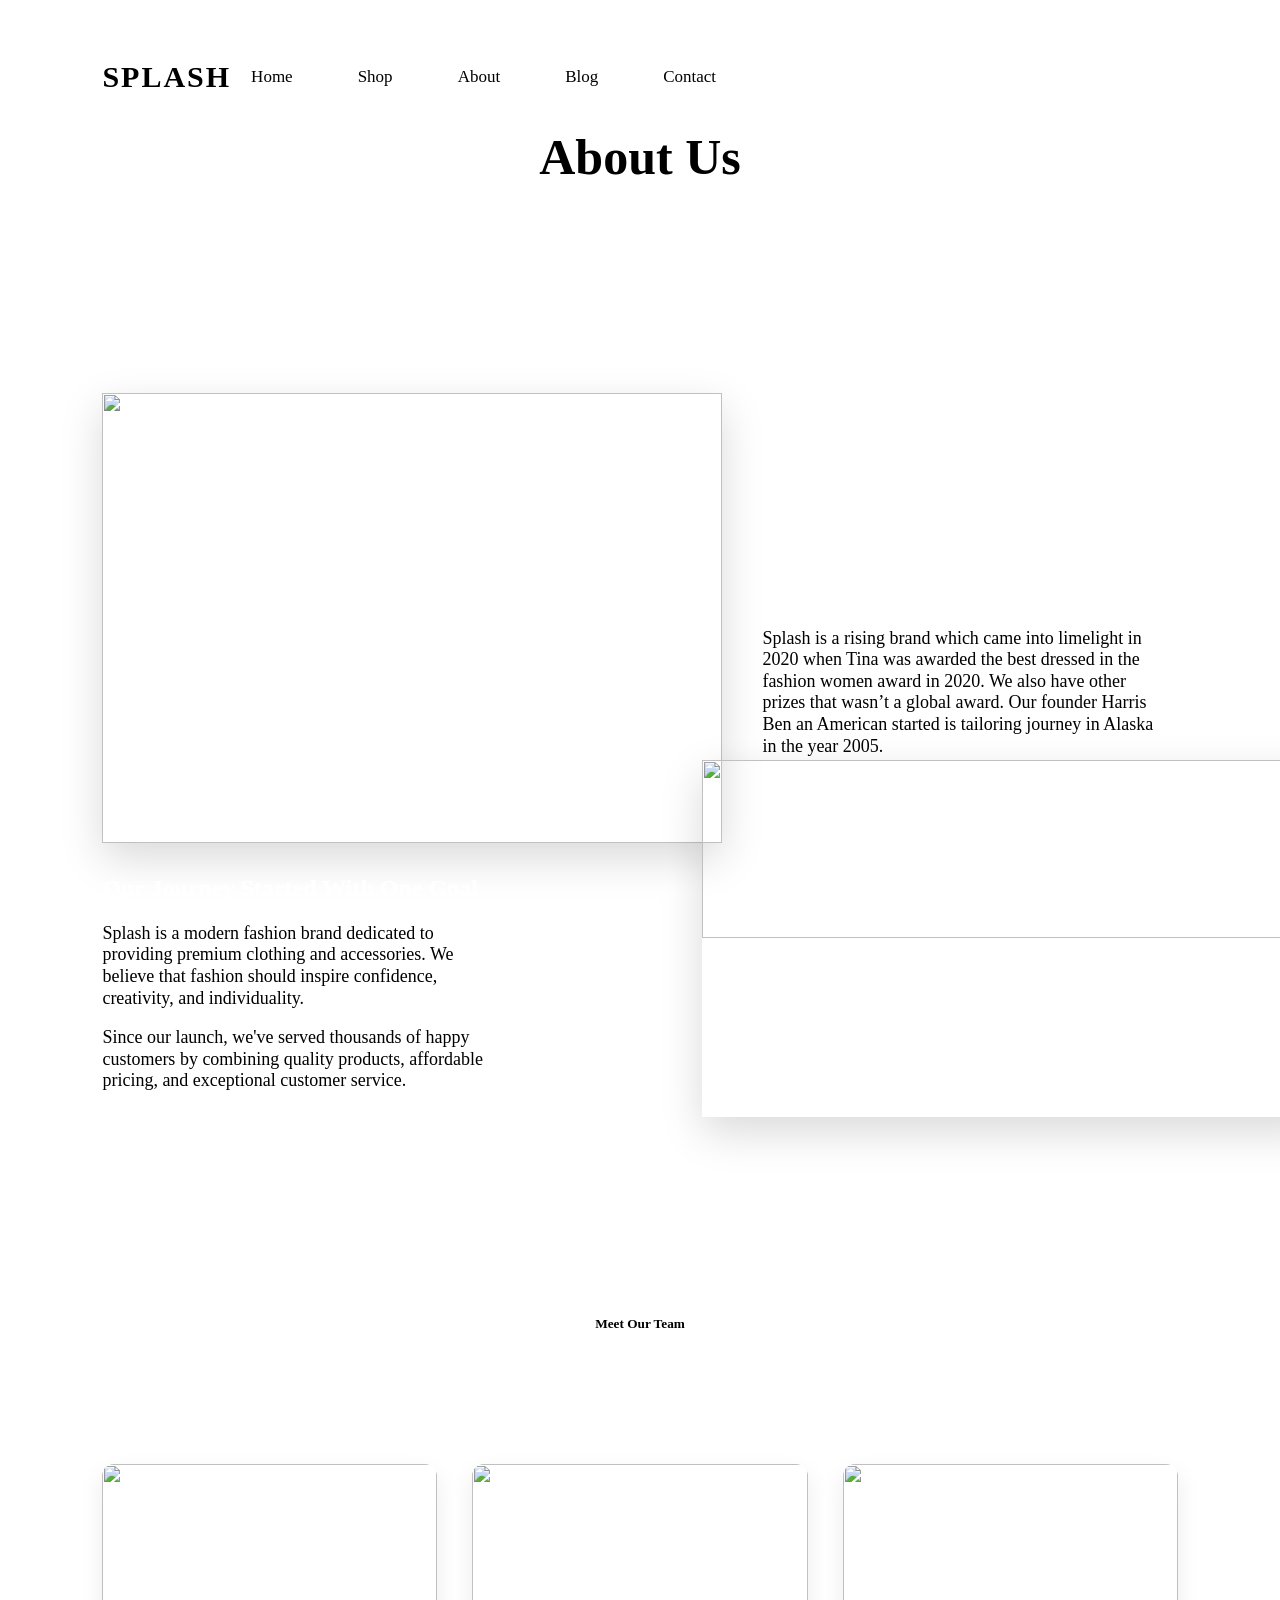
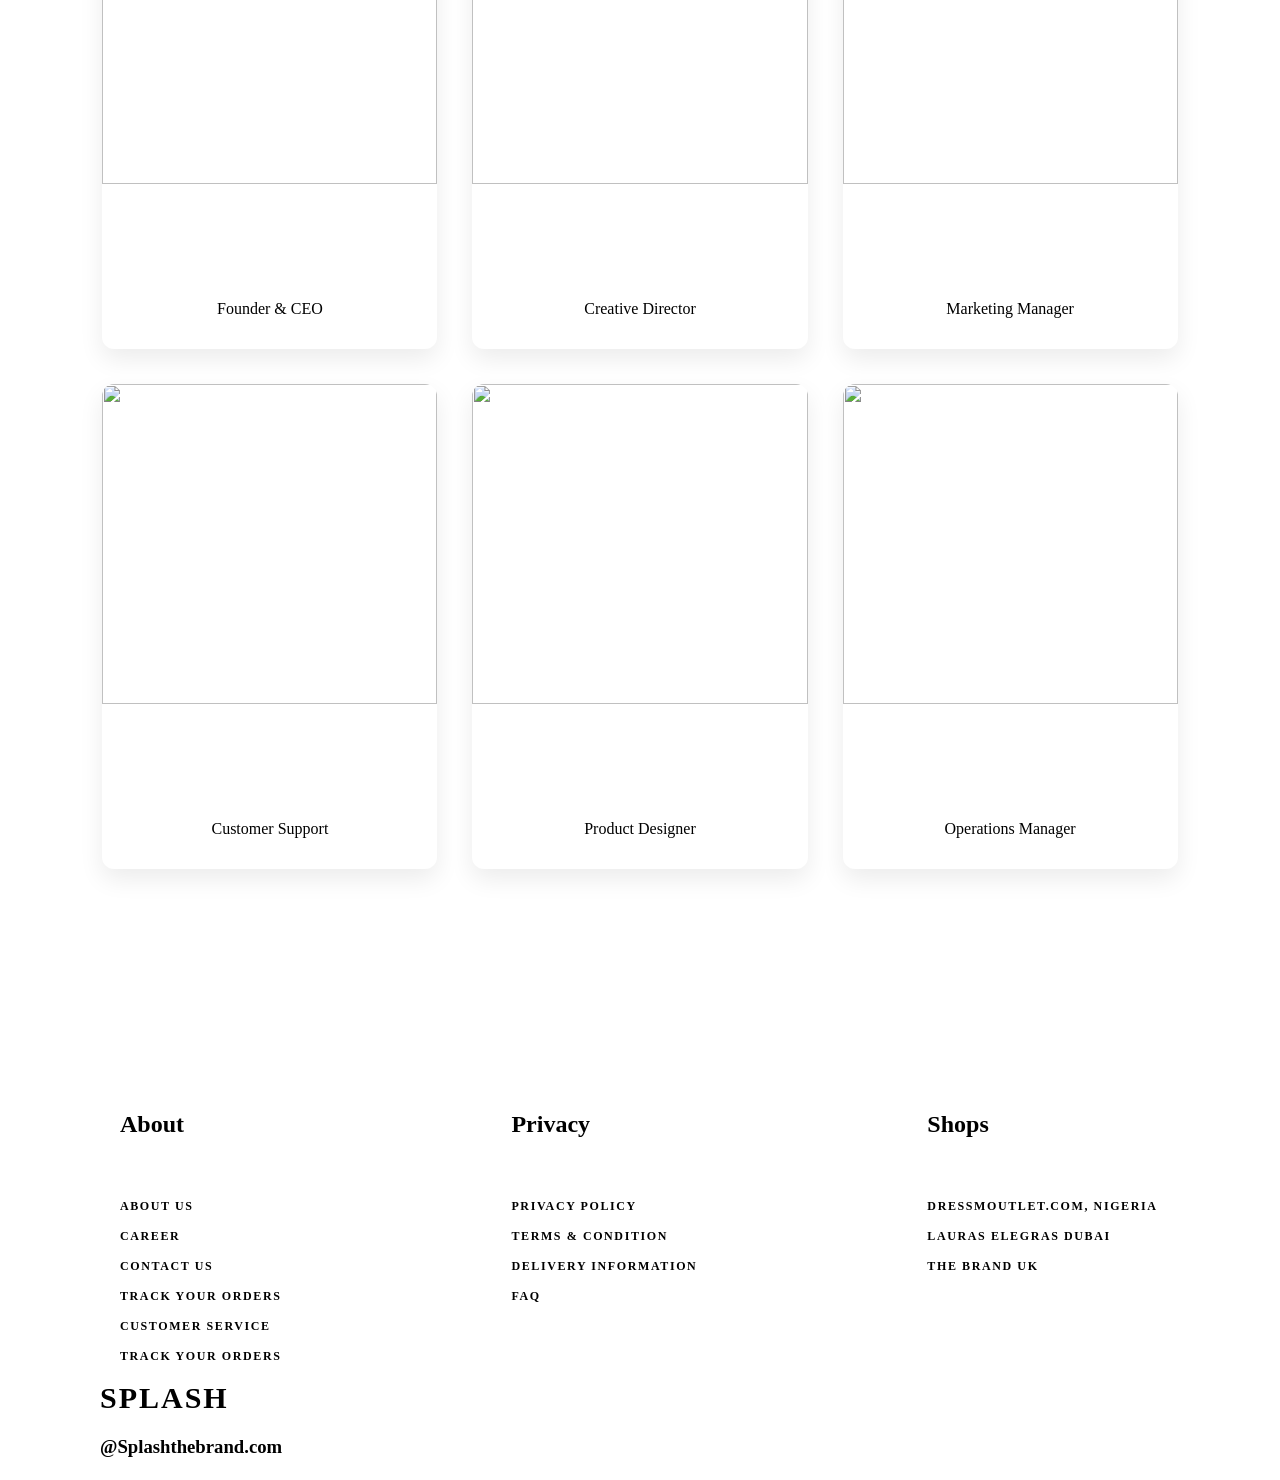
==== about-section.html @ c1e89b34 "Add files via upload" ====
<!doctype html>
<html lang="en">

<head>
  <title>Splash</title>
  <meta charset="utf-8">
  <meta name="viewport" content="width=device-width, initial-scale=1, shrink-to-fit=no">
  
  <meta name="description" content="">
  <meta name="keywords" content="html, css, javascript, jquery">
  <meta name="author" content="">

  <!-- Theme Style -->
  <link rel="stylesheet" href="css/style.css">
  <link rel="stylesheet" href="/navbar2.css">
  <link rel="stylesheet" href="/shop.css">
  <link rel="stylesheet" href="/about.css">
  <link rel="shortcut icon" href="/images/SPLASH.png" type="image/x-icon">
<link href="https://cdnjs.cloudflare.com/ajax/libs/font-awesome/6.5.2/css/all.min.css">
</head>

<body data-spy="scroll" data-target=".site-nav-target" data-offset="200">
<nav class="splash-bg">
<header class="navbar">

    <div class="nav-container">

        <a href="index.html" class="logo">
            SPLASH
        </a>

        <nav class="desktop-nav">

            <a href="index.html">Home</a>
            <a href="/shop-section.html">Shop</a>
            <a href="/about-section.html">About</a>
            <a href="/blog-section.html">Blog</a>
            <a href="/contact-section.html">Contact</a>

        </nav>

        <div id="hamburger">

            <span></span>
            <span></span>
            <span></span>

        </div>

    </div>

</header>

<div class="mobile-menu">
    <div class="mobile-close">

    &times;

</div>

            <a href="index.html">Home</a>
            <a href="/shop-section.html">Shop</a>
            <a href="/about-section.html">About</a>
            <a href="/blog-section.html">Blog</a>
            <a href="/contact-section.html">Contact</a>

</div>
    </nav>



<h2 class="About-header">About Us</h2>
<section class="about-hero reveal">

    <div class="hero-images">
<div class="hero-image1">
        <img src="/images/Rectangle 74.png" class="img-one">
        
        <h1>Our Journey Started With One Goal</h1>
        <p class="hero-text fancy">
            Splash is a modern fashion brand dedicated to providing premium
            clothing and accessories. We believe that fashion should inspire
            confidence, creativity, and individuality.
        </p></div>
        <div class="hero-image2">
            <p class="hero-text1 plain">
            Since our launch, we've served thousands of happy customers by
            combining quality products, affordable pricing, and exceptional
            customer service.

        </p>
        <img src="/images/Rectangle 52.png" class="img-two">
</div>
    </div>
    <div class="hero-text1">
      <p>Splash is a rising brand which came into limelight in  2020 when Tina was awarded the best dressed in the fashion women award in 2020. We also have  other prizes that wasn’t a global award. Our founder Harris Ben an American started is tailoring journey in Alaska in the year 2005. 
                </p>
    </div>

</section>


<section class="team reveal">

    <div class="title">

        <h5>Meet Our Team</h5>

        <h2>

            The People Behind Splash

        </h2>

    </div>

    <div class="team-grid">

        <!-- CARD -->

        <div class="member">

            <img src="/images/Rectangle 52.png">

            <h3>John Doe</h3>

            <span>Founder & CEO</span>

        </div>

        <!-- CARD -->

        <div class="member">

            <img src="/images/Rectangle 49.png">

            <h3>Sarah Williams</h3>

            <span>Creative Director</span>

        </div>

        <!-- CARD -->

        <div class="member">

            <img src="/images/Rectangle 49 (1).png">

            <h3>Michael Smith</h3>

            <span>Marketing Manager</span>

        </div>

        <!-- CARD -->

        <div class="member">

            <img src="images/Rectangle 51 (1).png">

            <h3>Grace Adams</h3>

            <span>Customer Support</span>

        </div>

        <!-- CARD -->

        <div class="member">

            <img src="images/Rectangle 48 (1).png">

            <h3>Daniel Brown</h3>

            <span>Product Designer</span>

        </div>

        <!-- CARD -->

        <div class="member">

            <img src="images/Rectangle 50.png">

            <h3>Linda James</h3>

            <span>Operations Manager</span>

        </div>

    </div>

</section>

<nav class="footer-section">
      <div class="footer-head">
        <div class="footer-text">
          <h1 class="main-footer-text">About</h1>
          <ul class="footer-nav">
            <li><a href="http://">About us</a></li>
            <li><a href="http://">Career</a></li>
            <li><a href="http://">Contact Us</a></li>
            <li><a href="http://">Track Your Orders</a></li>
            <li><a href="http://">Customer Service</a></li>
            <li><a href="http://">Track Your Orders</a></li>
          </ul>
        </div>
                <div class="footer-text">
          <h1 class="main-footer-text">Privacy</h1>
          <ul class="footer-nav">
            <li><a href="http://">Privacy Policy</a></li>
            <li><a href="http://">Terms & Condition</a></li>
            <li><a href="http://">Delivery Information</a></li>
            <li><a href="http://">FAQ</a></li>
          </ul>
        </div>
                <div class="footer-text">
          <h1 class="main-footer-text">Shops</h1>
          <ul class="footer-nav">
            <li><a href="http://">DressMoutlet.com, Nigeria</a></li>
            <li><a href="http://">Lauras Elegras Dubai</a></li>
            <li><a href="http://">The Brand UK</a></li>
            </ul>
        </div>
      </div>
      <div class="footer-bottom">

        <div class="bottom-class">
          <div class="site-logo">
            <h2>SPLASH</h2>
          </div>
            <h3>@Splashthebrand.com</h3>

             <div class="splash-icon-ii">
                <i class="fa fa-facebook"></i>
                <i class="fa fa-pinterest"></i>
                <i class="fa fa-instagram"></i>
                <i class="fa fa-twitter"></i>

          </div>
        </div>
      </div>
    </nav>
    
</header>
</nav>
<script src="/main.js"></script>
</body>
</html>
---- navbar2.css ----
.navbar{
    position: fixed;
    top: 0;
    left: 0;
    width: 100%;
    padding: 20px 8%;
    display: flex;
    background: transparent;
    transition: all .35s ease;
    z-index: 1000;
}

.navbar.scrolled{
    background: rgba(255,255,255,.92);
    backdrop-filter: blur(12px);
    box-shadow: 0 8px 30px rgba(0,0,0,.08);
}

.nav-container{
    width: 100%;
    max-width: 400px;
    display: flex;
    justify-content: space-between;
}

.logo{
    font-size: 30px;
    font-weight: 700;
    color: #000;
    text-decoration: none;
    letter-spacing: 2px;
}

.desktop-nav{
    display: flex;
    gap: 45px;
}

.desktop-nav a{

    position: relative;

    text-decoration: none;

    color: #000;

    font-size: 17px;

    font-weight: 500;

    transition: .3s;
    padding-left: 20px;

}

#hamburger{
    display: none;
    width: 36px;
    height: 28px;
    cursor: pointer;
    flex-direction: column;
    justify-content: space-between;
    z-index: 10002;
}

#hamburger span{
    margin-left: -40px;
    width: 100%;
    height: 3px;
    background: #000;
    border-radius: 100px;
    transition: .35s;
}

#hamburger.active span:nth-child(1){

    transform: rotate(45deg) translateY(11px);

}

#hamburger.active span:nth-child(2){

    opacity: 0;

}

#hamburger.active span:nth-child(3){

    transform: rotate(-45deg) translateY(-11px);

}

@media(max-width:1150px){

    .desktop-nav{

        display:none;

    }

    #hamburger{

        display:flex;

    }

    .nav-container {
        max-width: 1000px;
    }

}


.mobile-menu{
    position: fixed;
    top: 0;
    left: -100%;
    width: 100%;
    height: 800px;
    background: #111;
    display: flex;
    flex-direction: column;
    justify-content: center;
    align-items: center;
    gap: 35px;
    transition: left .45s ease;
    z-index: 9999;
    max-width: 100%;
}

@media (max-width: 998px) {
    .mobile-menu {
        height: 1200px;
    }

    .nav-container {
        max-width: 800px;
    }
}

@media (max-width: 500px) {
    .mobile-menu {
        height: 800px;
    }
}
.mobile-menu.active{

    left:0;

}

.mobile-menu a{

    text-decoration:none;

    color:white;

    font-size:32px;

    font-weight:600;

    letter-spacing:2px;

    transition:.3s;

}

.mobile-menu a:hover{

    color:#999;

    transform:translateX(10px);

}

.mobile-close{

    position:absolute;

    top:35px;

    right:45px;

    color:white;

    font-size:50px;

    cursor:pointer;

}

.mobile-menu a{

    opacity:0;

    transform:translateY(20px);

}

.mobile-menu.active a{

    opacity:1;

    transform:translateY(0);

}

.mobile-menu a:nth-child(2){

    transition:.3s .1s;

}

.mobile-menu a:nth-child(3){

    transition:.3s .2s;

}

.mobile-menu a:nth-child(4){

    transition:.3s .3s;

}

.mobile-menu a:nth-child(5){

    transition:.3s .4s;

}

.navbar{

    transform:translateY(0);

    transition: transform .4s ease;
         background: .3s ease;  

}

.navbar.hide{

    transform:translateY(-120%);

}

.desktop-nav a{

    transition:.35s;

}

.desktop-nav a:hover{

    transform:translateY(-2px);

}

.mobile-social{

    position:absolute;

    bottom:40px;

    display:flex;

    gap:25px;

}

.mobile-social i{

    color:white;

    font-size:22px;

    cursor:pointer;

    transition:.3s;

}

.mobile-social i:hover{

    transform:translateY(-5px);

}
---- shop.css ----
@import url("https://fonts.googleapis.com/css?family=Arimo:400|Raleway:300,400,700&display=swap");
body {
  color: #fff;
  font-size: 16px;
  line-height: 30px;
  font-weight: 300;
  position: relative;
   margin:0;
    overflow-x:hidden;
    font: poppins;
}

body{
    opacity:0;
    animation:pageFade .7s ease forwards;
}

@keyframes pageFade{
    from{
        opacity:0;
        transform:translateY(20px);
    }
    to{

        opacity:1;
        transform:translateY(0);
    }

}

body:before {
  content: "";
  position: absolute;
  left: 0;
  right: 0;
  bottom: 0;
  top: 0;
  background: #fff;
  visibility: hidden;
  opacity: 0;
  -webkit-transition: .3s all ease;
  -o-transition: .3s all ease;
  transition: .3s all ease;
  z-index: 8;
}


.navbar-toggler-icon{
  height: 20px;
  size: 10px;

}

::selection {
  background: #000;
  color: #fff;
}

a {
  -webkit-transition: .3s all ease;
  -o-transition: .3s all ease;
  transition: .3s all ease;
  color: #000;
}


a, a:hover {
  text-decoration: none !important;
}

.site-logo h2{
    color:#000;
    font-size:30px;
    font-weight:700;
    letter-spacing:2px;
    margin:0;
    font: Losta Masta;
}

.navbar-toggler-icon{
  height: 20px;
  size: 10px;

}


::selection {
  background: #000;
  color: #000;
}
#skills-section .row {
  justify-content: center;
 }
a {
  -webkit-transition: .3s all ease;
  -o-transition: .3s all ease;
  transition: .3s all ease;
  color: #000;
}

a, a:hover {
  text-decoration: none !important;
}

.splash_co--site-inner{
  margin-bottom: 400px;
  position: relative;
  width: 100%;
}

@media (max-width: 991.98px) {
  .splash_co--site-inner {
    margin-bottom: auto !important;
    width: 100%;
  }
}

body.offcanvas {
  overflow: hidden;
}

body.offcanvas:before {
  visibility: visible;
  opacity: 1;
}

body, .splash_co--site-inner {
  background: #fff;
}

::-moz-selection {
  background: #fff;
  color: #000;
}

.site-nav-ul{
    display: flex;
    gap: 25px;
    list-style: none;

    margin-left: 40px;   /* Move menu closer to the logo */
}


#skills-section .row {
  justify-content: center;
 }
a {
  -webkit-transition: .3s all ease;
  -o-transition: .3s all ease;
  transition: .3s all ease;
}

a, a:hover {
  text-decoration: none !important;
}

.splash_co--site-inner{
  margin-bottom: 400px;
  position: relative;
  width: 100%;
}

@media (max-width: 991.98px) {
  .splash_co--site-inner {
    margin-bottom: auto !important;
    width: 100%;
  }
}

.splash_co--footer {
  position: fixed !important;
  width: 100%;
  background-color: #191919;
  color: #fff;
  left: 0;
  right: 0;
  bottom: 0px;
  z-index: -1;
  height: 400px;
}

@media (max-width: 991.98px) {
  .splash_co--footer {
    height: auto !important;
    position: relative !important;
  }
}

.btn {
  font-size: 11px;
  border-radius: 30px;
  padding-top: 15px;
  padding-bottom: 15px;
  padding-left: 30px;
  padding-right: 30px;
  letter-spacing: .1rem;
  text-transform: uppercase;
  font-weight: 900;
}

.btn:active, .btn:focus {
  outline: none;
  -webkit-box-shadow: none;
  box-shadow: none;
}

.btn.btn-outline-pill.btn-custom-light {
  color: #fff;
  border: 2px solid rgba(255, 255, 255, 0.5);
  -webkit-transition: .3s all ease;
  -o-transition: .3s all ease;
  transition: .3s all ease;
}

.btn.btn-outline-pill.btn-custom-light:hover, .btn.btn-outline-pill.btn-custom-light:active, .btn.btn-outline-pill.btn-custom-light:focus {
  border-color: #fff;
}

.btn.btn-bg-white--hover:hover {
  background-color: #fff;
  color: #000;
}

#splash_co--overlayer {
  width: 100%;
  height: 100%;
  position: fixed;
  z-index: 7100;
  background: #000;
  top: 0;
  left: 0;
  right: 0;
  bottom: 0;
}

.site-loader-wrap {
  z-index: 7700;
  position: fixed;
  top: 50%;
  left: 50%;
  -webkit-transform: translate(-50%, -50%);
  -ms-transform: translate(-50%, -50%);
  transform: translate(-50%, -50%);
}

.splash_co--site-nav{

    position:absolute;
    top:0;
    left:0;

    width:100%;
    z-index:100;
}

.splash_co--site-nav .container{
    display:flex;
    align-items:center;
    gap: 25px;
    list-style: none;
    margin-left: 40px;

  

}
.splash_co--site-nav .container{
    display:flex;
    align-items:center;
    justify-content:space-between;
    width:90%;
    margin:auto;
}

.site-mobile-inner{
    display:flex;
    gap:40px;
    list-style:none;
}



.site-mobile-inner a{

    color:#000;

    text-decoration:none;

}

.splash-icon-ii{
  color: #000;
    margin-left: auto;   /* Push icons to the far right */
    display: flex;
    gap: 30px;
}

.site-logo h2{
    color:#000;
    font-size:30px;
    font-weight:700;
    letter-spacing:2px;
    margin:0;
    font: Losta Masta;
}

.splash_co--site-nav .site-logo {
  z-index: 99;
}

.splash_co--site-nav .site-logo.pos-absolute {
  position: absolute;
  left: 50%;
  -webkit-transform: translateX(-50%);
  -ms-transform: translateX(-50%);
  transform: translateX(-50%);
}

.splash_co--site-nav .site-nav-ul-wrap {
  width: 100%;
  margin: 0 auto;
  z-index: 1;
  position: relative;
}

.splash_co--site-nav .splash_co--site-logo {
  font-size: 1rem;
  color: #fff;
  font-weight: 700;
  width: fit-content;
  text-align: center;
}

.splash_co--site-nav .splash_co--site-logo span {
  color: #D63447;
}

.splash_co--site-nav .site-mobile-inner, .splash_co--site-nav .site-mobile-inner-none-onepage {
  text-align: center;
}

.splash_co--site-nav .site-mobile-inner, .splash_co--site-nav .site-mobile-inner-none-onepage, .splash_co--site-nav .site-mobile-inner > li, .splash_co--site-nav .site-nav-ul-none-onepage, .splash_co--site-nav .site-nav-ul-none-onepage > li {
  padding: 0;
  margin: 0;
  list-style: none;
}

.splash_co--site-nav .site-mobile-inner > li, .splash_co--site-nav .site-nav-ul-none-onepage > li {
  text-align: left; 
  display: inline-block;
}

.splash_co--site-nav .site-mobile-inner > li > a, .splash_co--site-nav .site-mobile-inner-none-onepage > li > a {
  padding: 10px 7px;
  display: block;
  color: #000;
  font-size: 14px;
  position: relative;
}

.splash_co--site-nav .site-mobile-inner > li > a:before, .splash_co--site-nav .site-mobile-inner-none-onepage > li > a:before {
  left: 7px;
  right: 7px;
  content: "";
  position: absolute;
  height: 1px;
  background: #000;
  bottom: 0;
  width: 0%;
  -webkit-transition: .2s width ease-in-out;
  -o-transition: .2s width ease-in-out;
  transition: .2s width ease-in-out;
}

.splash_co--site-nav .site-mobile-inner > li > a:hover, .splash_co--site-nav .site-mobile-inner-none-onepage > li > a:hover {
  color: #000;
}

.splash_co--site-nav .site-mobile-inner > li > a:hover:before, .splash_co--site-nav .site-mobile-inner-none-onepage > li > a:hover:before {
  width: calc(100% - 14px);
}

.splash_co--site-nav .site-mobile-inner > li > a.active, .splash_co--site-nav .site-mobile-inner-none-onepage > li > a.active {
  position: relative;
}

.splash_co--site-nav .site-mobile-inner > li > a.active:before, .splash_co--site-nav .site-mobile-inner-none-onepage > li > a.active:before {
  color: #000;
  width: calc(100% - 14px);
}

.splash_co--site-nav .site-mobile-inner > li.has-children, .splash_co--site-nav .site-mobile-inner-none-onepage > li.has-children {
  position: relative;
}

.splash_co--site-nav .site-mobile-inner > li.has-children > .dropdown, .splash_co--site-nav .site-mobile-inner > li.has-children > ul, .splash_co--site-nav .site-mobile-inner-none-onepage > li.has-children > .dropdown, .splash_co--site-nav .site-mobile-inner-none-onepage > li.has-children > ul {
  visibility: hidden;
  opacity: 0;
  z-index: 2;
  position: absolute;
  left: 0;
  top: 100%;
  min-width: 200px;
  background: #fff;
  padding: 20px 0px;
  margin-top: 20px;
  -webkit-box-shadow: 0 15px 30px 0 rgba(0, 0, 0, 0.2);
  box-shadow: 0 15px 30px 0 rgba(0, 0, 0, 0.2);
  -webkit-transition: 0.2s 0s;
  -o-transition: 0.2s 0s;
  transition: 0.2s 0s;
}

.splash_co--site-nav .site-mobile-inner > li.has-children > .dropdown > li, .splash_co--site-nav .site-mobile-inner > li.has-children > ul > li, .splash_co--site-nav .site-mobile-inner-none-onepage > li.has-children > .dropdown > li, .splash_co--site-nav .site-mobile-inner-none-onepage > li.has-children > ul > li {
  padding: 0;
  margin: 0;
  list-style: none;
  line-height: 1.5;
}

.splash_co--site-nav .site-mobile-inner > li.has-children > .dropdown > li, .splash_co--site-nav .site-mobile-inner > li.has-children > ul > li, .splash_co--site-nav .site-mobile-inner-none-onepage > li.has-children > .dropdown > li, .splash_co--site-nav .site-mobile-inner-none-onepage > li.has-children > ul > li {
  display: block;
  /* 2nd level hover*/
}

.splash_co--site-nav .site-mobile-inner > li.has-children > .dropdown > li a, .splash_co--site-nav .site-mobile-inner > li.has-children > ul > li a, .splash_co--site-nav .site-mobile-inner-none-onepage > li.has-children > .dropdown > li a, .splash_co--site-nav .site-mobile-inner-none-onepage > li.has-children > ul > li a {
  font-size: 14px;
  padding-top: 5px;
  padding-bottom: 5px;
  padding-left: 30px;
  padding-right: 30px;
  display: block;
  color: gray;
}

.splash_co--site-nav .site-mobile-inner > li.has-children > .dropdown > li a:hover, .splash_co--site-nav .site-mobile-inner > li.has-children > ul > li a:hover, .splash_co--site-nav .site-mobile-inner-none-onepage > li.has-children > .dropdown > li a:hover, .splash_co--site-nav .site-mobile-inner-none-onepage > li.has-children > ul > li a:hover {
  color: #000;
  background: #f9f9f9;
  padding-left: 30px;
}

.splash_co--site-nav .site-mobile-inner > li.has-children > .dropdown > li.has-children, .splash_co--site-nav .site-mobile-inner > li.has-children > ul > li.has-children, .splash_co--site-nav .site-mobile-inner-none-onepage > li.has-children > .dropdown > li.has-children, .splash_co--site-nav .site-mobile-inner-none-onepage > li.has-children > ul > li.has-children {
  position: relative;
}

.splash_co--site-nav .site-mobile-inner > li.has-children > .dropdown > li.has-children > a, .splash_co--site-nav .site-mobile-inner > li.has-children > ul > li.has-children > a, .splash_co--site-nav .site-mobile-inner-none-onepage > li.has-children > .dropdown > li.has-children > a, .splash_co--site-nav .site-mobile-inner-none-onepage > li.has-children > ul > li.has-children > a {
  position: relative;
}

.splash_co--site-nav .site-mobile-inner > li.has-children > .dropdown > li.has-children > a:before, .splash_co--site-nav .site-mobile-inner > li.has-children > ul > li.has-children > a:before, .splash_co--site-nav .site-mobile-inner-none-onepage > li.has-children > .dropdown > li.has-children > a:before, .splash_co--site-nav .site-mobile-inner-none-onepage > li.has-children > ul > li.has-children > a:before {
  position: absolute;
  content: "\e315";
  font-size: 16px;
  top: 50%;
  color: #000;
  right: 20px;
  -webkit-transform: translateY(-50%);
  -ms-transform: translateY(-50%);
  transform: translateY(-50%);
  font-family: 'icomoon';
}

.splash_co--site-nav .site-mobile-inner > li.has-children > .dropdown > li.has-children > .dropdown, .splash_co--site-nav .site-mobile-inner > li.has-children > .dropdown > li.has-children > ul, .splash_co--site-nav .site-mobile-inner-none-onepage > li.has-children > .dropdown > li.has-children > .dropdown, .splash_co--site-nav .site-mobile-inner-none-onepage > li.has-children > ul > li.has-children > ul {
  z-index: 1;
  visibility: hidden;
  opacity: 0;
  position: absolute;
  left: 0;
  z-index: 22;
  list-style: none;
  top: 0;
  left: 100%;
  min-width: 200px;
  background: #000;
  padding: 20px 0px;
  margin-top: 20px;
  -webkit-box-shadow: 0 15px 30px 0 rgba(0, 0, 0, 0.2);
  box-shadow: 0 15px 30px 0 rgba(0, 0, 0, 0.2);
  -webkit-transition: 0.2s 0s;
  -o-transition: 0.2s 0s;
  transition: 0.2s 0s;
}

.splash_co--site-nav .site-mobile-inner > li.has-children > .dropdown > li.has-children > .dropdown a, .splash_co--site-nav .site-mobile-inner > li.has-children > .dropdown > li.has-children > ul a, .splash_co--site-nav .site-mobile-inner-none-onepage > li.has-children > .dropdown > li.has-children > .dropdown a, .splash_co--site-nav .site-mobile-inner-none-onepage > li.has-children > ul > li.has-children > ul a {
  padding-left: 30px;
  padding-right: 30px;
}

.splash_co--site-nav .site-mobile-inner > li.has-children > .dropdown > li:hover, .splash_co--site-nav .site-mobile-inner > li.has-children > .dropdown > li:focus, .splash_co--site-nav .site-mobile-inner > li.has-children > .dropdown > li:active, .splash_co--site-nav .site-mobile-inner > li.has-children > ul > li:hover, .splash_co--site-nav .site-mobile-inner > li.has-children > ul > li:focus, .splash_co--site-nav .site-mobile-inner > li.has-children > ul > li:active, .splash_co--site-nav .siteNav-ul-none-onepage >li.has-children>ul>li:hover,.splash_co--siteNav .site-mobile-inner-none-onepage>li.has-children>ul>li:focus,.splash_co--siteNav .siteNav-ul-none-onepage>li.has-children>ul>li:active{
  cursor: pointer;
}

.splash_co--site-nav .site-mobile-inner > li.has-children:hover > .dropdown, .splash_co--site-nav .site-mobile-inner > li.has-children:focus > .dropdown, .splash_co--site-nav .site-mobile-inner > li.has-children:active > .dropdown, .splash_co--site-nav .site-mobile-inner-none-onepage > li.has-children:hover > .dropdown, .splash_co--site-nav .siteNav-ul-none-onepage > li.has-children:focus > .dropdown, .splash_co--siteNav .siteNav-ul-none-onepage > li.has-children:active > .dropdown {  
  -webkit-transition-delay: 0s;
  -o-transition-delay: 0s;
  transition-delay: 0s;
  margin-top: 0px;
  visibility: visible;
  opacity: 1;
}

.splash_co--site-nav .site-mobile-inner > li.has-children:hover, .splash_co--site-nav .site-mobile-inner > li.has-children:focus, .splash_co--site-nav .site-mobile-inner > li.has-children:active, .splash_co--site-nav .site-nav-ul-none-onepage > li.has-children:hover, .splash_co--site-nav .site-nav-ul-none-onepage > li.has-children:focus, .splash_co--site-nav .site-mobile-inner-none-onepage > li.has-children:active {
  cursor: pointer;
}

.splash_co--site-nav .site-mobile-inner > li.has-children:hover > .dropdown, .splash_co--site-nav .site-mobile-inner > li.has-children:focus > .dropdown, .splash_co--site-nav .site-mobile-inner > li.has-children:active > .dropdown, .splash_co--site-nav .site-nav-ul-none-onepage > li.has-children:hover > .dropdown, .splash_co--site-nav .site-nav-ul-none-onepage > li.has-children:focus > .dropdown, .splash_co--siteNav .siteNav-ul-none-onepage > li.has-children:active > .dropdown {
  -webkit-transition-delay: 0s;
  -o-transition-delay: 0s;
  transition-delay: 0s;
  margin-top: 0px;
  visibility: visible;
  opacity: 1;
}

.splash_co--site-nav .site-mobile-inner > li.active > a, .splash_co--site-nav .site-mobile-inner-none-onepage > li.active > a {
  position: relative;
}

.splash_co--site-nav .site-mobile-inner > li.active > a:before, .splash_co--site-nav .site-mobile-inner-none-onepage > li.active > a:before {
  color: #000;
  width: calc(100% - 40px);
}


 #hamburger span {
    width:100%;

    height:3px;

    background:#000;

    border-radius:20px;

    transition:.35s;
}

 .burger-toggle-menu span:nth-child(1) {
  top: 0px;
  -webkit-transform-origin: left center;
  -moz-transform-origin: left center;
  -o-transform-origin: left center;
  -ms-transform-origin: left center;
  transform-origin: left center;
}

.splash_co--site-nav .burger-toggle-menu span:nth-child(2) {
  top: 10px;
  -webkit-transform-origin: left center;
  -moz-transform-origin: left center;
  -o-transform-origin: left center;
  -ms-transform-origin: left center;
  transform-origin: left center;
}

.splash_co--site-nav .burger-toggle-menu span:nth-child(3) {
  top: 20px;
  -webkit-transform-origin: left center;
  -moz-transform-origin: left center;
  -o-transform-origin: left center;
  -ms-transform-origin: left center;
  transform-origin: left center;
}

.splash_co--site-nav .burger-toggle-menu.open span:nth-child(1) {
  -webkit-transform: rotate(45deg);
  -moz-transform: rotate(45deg);
  -o-transform: rotate(45deg);
  -ms-transform: rotate(45deg);
  transform: rotate(45deg);
  top: -3px;
  left: 0;
}

.splash_co--site-nav .burger-toggle-menu.open span:nth-child(2) {
  width: 0%;
  opacity: 0;
}

.splash_co--site-nav .burger-toggle-menu.open span:nth-child(3) {
  -webkit-transform: rotate(-45deg);
  -moz-transform: rotate(-45deg);
  -o-transform: rotate(-45deg);
  -ms-transform: rotate(-45deg);
  transform: rotate(-45deg);
  top: 23px;
  left: 0;
}

.splash-icon-ii{

    display:flex;

    gap:30px;

    color:#000;

    font-size:22px;

    cursor:pointer;

}

.splash_co--site-nav.scrolled {
  position: fixed;
  right: 0;
  left: 0;
  top: 0;
  margin-top: 10px;
  background-image: url(/images/Rectangle\ 88.png);
  -webkit-box-shadow: 0 0 10px 0 rgba(0, 0, 0, 0.1);
  box-shadow: 0 0 10px 0 rgba(0, 0, 0, 0.1);
  padding-top: 5px;
  padding-bottom: 5px; 
  font-family: Arial, Helvetica, sans-serif;
  border-radius: 50px;
}


.splash_co--site-nav.scrolled .burger-toggle-menu {
  top: 10px;
}

.splash_co--site-nav.scrolled #hamburger span {
  background: #000;
}

.splash_co--site-nav.scrolled .splash_co--site-logo {
  color: #fff;
  width: fit-content;
}

.splash_co--site-nav.scrolled .site-mobile-inner, .splash_co--site-nav.scrolled .site-mobile-inner-none-onepage {
  text-align: center;
}

.splash_co--site-nav.scrolled .site-mobile-inner, .splash_co--site-nav.scrolled .site-mobile-inner-none-onepage {
  text-align: center;
}

.splash_co--site-nav.scrolled .site-mobile-inner, .splash_co--site-nav.scrolled .site-mobile-inner-none-onepage {
  text-align: center;
}

.splash_co--site-nav.scrolled .site-mobile-inner, .splash_co--site-nav.scrolled .site-mobile-inner > li, .splash_co--site-nav.scrolled .site-mobile-inner-none-onepage, .splash_co--site-nav.scrolled .site-mobile-inner-none-onepage > li {
  padding: 0;
  margin: 0;
  list-style: none;
}

.splash_co--site-nav.scrolled .site-mobile-inner > li, .unslate_co--site-nav.scrolled .site-mobile-inner-none-onepage > li {
  text-align: left;
  display: inline-block;
}

.splash_co--site-nav.scrolled .site-mobile-inner > li > a, .unslate_co--site-nav.scrolled .site-mobile-inner-none-onepage > li > a {
  display: block;
  color: #000;
}

.splash_co--site-nav.scrolled .site-mobile-inner > li > a:hover, .unslate_co--site-nav.scrolled .site-mobile-inner-none-onepage > li > a:hover {
  color: #D63447;
}

.splash_co--site-nav.scrolled .site-mobile-inner > li > a:before, .unslate_co--site-nav.scrolled .site-mobile-inner-none-onepage > li > a:before {
  background: #fff;
}

.splash_co--site-nav.scrolled .site-mobile-inner > li > a.active, .unslate_co--site-nav.scrolled .site-mobile-inner-none-onepage > li > a.active {
  color: #D63447;
}

.splash_co--site-nav.scrolled .site-mobile-inner > li > a.active:before, .unslate_co--site-nav.scrolled .site-mobile-inner-none-onepage > li > a.active:before {
  background: #fff;
}

.splash_co--site-nav.scrolled.awake {
  margin-top: 0px;
  -webkit-transition: .3s all ease-out;
  -o-transition: .3s all ease-out;
  transition: .3s all ease-out;
  backdrop-filter: blur(30px);
}

.splash_co--site-nav.scrolled.sleep {
  -webkit-transition: .3s all ease-out;
  -o-transition: .3s all ease-out;
  transition: .3s all ease-out;
   background-image: url(/images/Rectangle\ 88.png);
   background-position: center;
}
 
.splash_co--site-mobile-menu{
    position:fixed;
    top:0;
    left:-100%;
    width:320px;
    height:100vh;
    background:#fff;
    color: #000;
    display:flex;
    justify-content:center;
    align-items:center;
    transition:.45s ease;
    position:fixed;
    top:0;
    left:-100%;
    width:100%;
    height:100%;
    z-index: 100;
    transition:1s ease;
}

#hamburger.active{
    color:black;
    font-size:32px;
    position:absolute;
    top:25px;
    right:25px;
}

.splash_co--site-mobile-menu.active{

    left:0;

}

.offcanvas .splash_co--site-mobile-menu {
  -webkit-transform: translateX(0%);
  -ms-transform: translateX(0%);
  transform: translateX(0%);
}

.splash_co--site-mobile-menu .close-wrap {
  margin-right: 20px;
  position: relative;
}

.splash_co--site-mobile-menu .close-wrap a {
  margin-right: 15px;
}

.splash_co--site-mobile-menu .close-wrap a:hover {
  opacity: .5;
}

.splash_co--site-mobile-menu .close-wrap a .close-label {
  margin-right: 20px;
  color: #000;
}

.splash_co--site-mobile-menu .close-wrap a .close-times {
  position: relative;
  margin-top: 4px;
  right: 0;
}

.splash_co--site-mobile-menu .close-wrap a .close-times .bar1, .unslate_co--site-mobile-menu .close-wrap a .close-times .bar2 {
  width: 2px;
  height: 20px;
  background: #000;
  position: absolute;
}

.splash_co--site-mobile-menu .close-wrap a .close-times .bar1 {
  -webkit-transform: rotate(45deg);
  -ms-transform: rotate(45deg);
  transform: rotate(45deg);
}

.splash_co--site-mobile-menu .close-wrap a .close-times .bar2 {
  -webkit-transform: rotate(-45deg);
  -ms-transform: rotate(-45deg);
  transform: rotate(-45deg);
}

.splash_co--site-mobile-menu ul, .unslate_co--site-mobile-menu ul li {
  padding: 0;
  margin: 0;
  position: relative;
}

.splash_co--site-mobile-menu ul a, .unslate_co--site-mobile-menu ul li a {
  position: relative;
  display: block;
  padding-top: 10px;
  padding-bottom: 10px;
  padding-left: 20px;
  padding-right: 20px;
  color: black;
  font-size: 20px;
  font-weight: 600;
  font-family: 'Times New Roman', Times, serif;
}

.splash_co--site-mobile-menu ul a:hover, .unslate_co--site-mobile-menu ul li a:hover {
  color: #D63447;
}

.splash_co--site-mobile-menu ul > li > ul > li > a {
  position: relative;
  padding-left: 30px;
  font-size: 14px;
  padding-top: 5px;
  padding-bottom: 5px;
}

.splash_co--site-mobile-menu ul > li > ul > li > ul > li > a {
  position: relative;
  padding-left: 50px;
  font-size: 14px;
  padding-top: 5px;
  padding-bottom: 5px;
}

.splash_co--site-mobile-menu ul > li.has-children .arrow-collapse {
  position: absolute;
  right: 10px;
  top: 0px;
  z-index: 20;
  width: 45px;
  height: 45px;
  text-align: center;
  cursor: pointer;
  border-radius: 50%;
}

.splash_co--site-mobile-menu ul > li.has-children .arrow-collapse:before {
  font-size: 11px !important;
  z-index: 20;
  font-family: "icomoon";
  content: "\f078";
  position: absolute;
  top: 50%;
  left: 50%;
  color: #000;
  -webkit-transform: translate(-50%, -50%) rotate(-180deg);
  -ms-transform: translate(-50%, -50%) rotate(-180deg);
  transform: translate(-50%, -50%) rotate(-180deg);
  -webkit-transition: .3s all ease;
  -o-transition: .3s all ease;
  transition: .3s all ease;
}

.splash_co--site-mobile-menu ul > li.has-children .arrow-collapse.collapsed:before {
  -webkit-transform: translate(-50%, -50%);
  -ms-transform: translate(-50%, -50%);
  transform: translate(-50%, -50%);
}

.splash_co--site-mobile-menu ul > li.has-children > ul > li.has-children .arrow-collapse {
  top: -10px;
}



.shop-heading {
  display: flex;
  justify-content: center;
  align-items: center;
  font: poppins;
  font-weight: 800;
  font-size: 2rem;
  color: #000;
  padding-top: 100px;
}
   .product.shop {
    width: 100%;
    margin: auto;
   }

 .shop-tp{
  color: #000;
  font: 100;
}

.product-footer{
  display: grid;
  grid-template-columns: repeat(2,1fr);
  gap: 50px;
  padding-top: 50px;
}
.img-fluid{
  width: 100%;
  display: block;

}

.product-footer1 .img-fluid:hover{
    -webkit-transform: scale(1.05);
  -ms-transform: scale(1.05);
  transform: scale(1.05);
  transition: 0.5s ease-in-out;
}


.product-footer1-text{
  color: #000;
  font-size: 15px;
  font: poppins;
  font-weight: 500;
  gap: 20px;

  img{
    width: 90px;
  }

  p{
    color: #000;
    font-size: 15px;
    font: poppins;
    font-weight: 500;
    display: flex;
    justify-content: right;
  }
}

.product-footer1-text1{
  display: flex;
  justify-content: space-between;
  align-items: center;
}


.product_button1 {
  --color: #000;
  font-family: inherit;
  display: inline-block;

  padding-left: 10px;
  padding-top: 5px;
  width: 80px;
  position: relative;
  cursor: pointer;
  overflow: hidden;
  border: 2px solid var(--color);
  transition: color 0.5s;
  z-index: 1;
  font-size: 17px;
  border-radius: px;
  font-weight: 500;
  color: var(--color);
}

.product_button1::before{
    content: "";
  position: absolute;
  z-index: -1;
  background: var(--color);
  height: 150px;
  width: 200px;
  border-radius: 50%;
  top: 100%;
  left: 100%;
  transition: all 0.7s;
}


.product_button1:hover{
  color: #fff;

}

.product_button1:hover::before {
  top: -30px;
  left: -30px;
}

.product_button1:active:before {
  background: #3a0ca3;
  transition: background 0s;
}


.product_button {
    margin-top: 10px;
    border: 1px #000 solid;
    background:transparent;
    color:#000;
    font-size:18px;
    cursor:pointer;
    transition:.3s;
    padding-left: 5px;
    padding-right: 5px;
    justify-content: center;
}

.product_button:hover{
  color: #fff;
  border:  2px #000 solid;
  background: #000;
  font-weight: 500;
  transition: 1s;
}

.CartBtn {
  width: 140px;
  height: 40px;
  border-radius: 12px;
  border: none;
  background-color: rgba(19, 18, 16, 0.096);
  display: flex;
  align-items: center;
  justify-content: center;
  cursor: pointer;
  transition-duration: .5s;
  overflow: hidden;
  box-shadow: 0px 5px 10px rgba(0, 0, 0, 0.103);
  position: relative;
}

.IconContainer {
  position: relative;
  left: -50px;
  width: 30px;
  height: 30px;
  background-color: transparent;
  border-radius: 50%;
  display: flex;
  align-items: center;
  justify-content: center;
  overflow: hidden;
  z-index: 2;
  transition-duration: .5s;
}

.icon {
  border-radius: 1px;
}

.text {
  height: 100%;
  width: fit-content;
  display: flex;
  align-items: center;
  justify-content: center;
  color: rgb(17, 17, 17);
  z-index: 1;
  transition-duration: .5s;
  font-size: 1.04em;
  font-weight: 600;
}

.CartBtn:hover .IconContainer {
  transform: translateX(58px);
  border-radius: 40px;
  transition-duration: .5s;
}

.CartBtn:hover .text {
  transform: translate(10px,0px);
  transition-duration: .5s;
}

.CartBtn:active {
  transform: scale(0.95);
  transition-duration: .5s;
}


.footer-section{
  font: poppins;
  padding-left: 100px;
  padding-top: 100px;
  color: #000;
}

.footer-head {
  display: flex;
  list-style: none;
  gap: 190px;
}


.main-footer-text {
  font-size: 24px;
  color: #000;
  font-weight: 600;
  align-items: center;
  justify-content: center;
  padding: 20px;
}
.footer li a {
  color: #000;
}
.footer-nav {
display: inline-block;
  padding-left: 20px;
  padding-right: 20px;
  color: rgba(255, 255, 255, 0.5);
  letter-spacing: .1rem;
  text-transform: uppercase;
  font-size: 12px;
  font-weight: bold;
}

.footer-bottom{
  border-top: 2px #191919;
  padding-left: -50px;
  display: flex;
  flex-direction: column;
}




@media (max-width: 430px) {
  .product-footer {
    display: flex;
    flex-direction: column;
  }

  .footer-nav {
display: inline-block;
  padding-left: 5px;
  padding-right: 5px;
  color: rgba(255, 255, 255, 0.5);
  letter-spacing: .1rem;
  text-transform: uppercase;
  font-size: 12px;
  font-weight: bold;
}

.footer-section {
  padding-left: 10px;
  padding-right: 10px;
}

.footer-head{
  gap: 10px;
  color: #fff;
}
}
---- about.css ----
@import url("https://fonts.googleapis.com/css?family=Arimo:400|Raleway:300,400,700&display=swap");
body {
  color: #fff;
  font-size: 16px;
  line-height: 30px;
  font-weight: 300;
  position: relative;
   margin:0;
    overflow-x:hidden;
    font: poppins;
}

body{
    opacity:0;
    animation:pageFade .7s ease forwards;
}

@keyframes pageFade{
    from{
        opacity:0;
        transform:translateY(20px);
    }
    to{

        opacity:1;
        transform:translateY(0);
    }

}


body:before {
  content: "";
  position: absolute;
  left: 0;
  right: 0;
  bottom: 0;
  top: 0;
  background: #fff;
  visibility: hidden;
  opacity: 0;
  -webkit-transition: .3s all ease;
  -o-transition: .3s all ease;
  transition: .3s all ease;
  z-index: 8;
}


.navbar-toggler-icon{
  height: 20px;
  size: 10px;

}

::selection {
  background: #000;
  color: #fff;
}

a {
  -webkit-transition: .3s all ease;
  -o-transition: .3s all ease;
  transition: .3s all ease;
  color: #000;
}

#hamburger

a, a:hover {
  text-decoration: none !important;
}

.site-logo h2{
    color:#000;
    font-size:30px;
    font-weight:700;
    letter-spacing:2px;
    margin:0;
    font: Losta Masta;
}

.navbar-toggler-icon{
  height: 20px;
  size: 10px;

}


::selection {
  background: #000;
  color: #000;
}
#skills-section .row {
  justify-content: center;
 }
a {
  -webkit-transition: .3s all ease;
  -o-transition: .3s all ease;
  transition: .3s all ease;
  color: #000;
}

a, a:hover {
  text-decoration: none !important;
}

.splash_co--site-inner{
  margin-bottom: 400px;
  position: relative;
  width: 100%;
}

@media (max-width: 991.98px) {
  .splash_co--site-inner {
    margin-bottom: auto !important;
    width: 100%;
  }
}

body.offcanvas {
  overflow: hidden;
}

body.offcanvas:before {
  visibility: visible;
  opacity: 1;
}

body, .splash_co--site-inner {
  background: #fff;
}

::-moz-selection {
  background: #fff;
  color: #000;
}

.site-nav-ul{
    display: flex;
    gap: 25px;
    list-style: none;

    margin-left: 40px;   /* Move menu closer to the logo */
}


#skills-section .row {
  justify-content: center;
 }
a {
  -webkit-transition: .3s all ease;
  -o-transition: .3s all ease;
  transition: .3s all ease;
}

a, a:hover {
  text-decoration: none !important;
}

.splash_co--site-inner{
  margin-bottom: 400px;
  position: relative;
  width: 100%;
}

@media (max-width: 991.98px) {
  .splash_co--site-inner {
    margin-bottom: auto !important;
    width: 100%;
  }
}

.splash_co--footer {
  position: fixed !important;
  width: 100%;
  background-color: #191919;
  color: #fff;
  left: 0;
  right: 0;
  bottom: 0px;
  z-index: -1;
  height: 400px;
}

@media (max-width: 991.98px) {
  .splash_co--footer {
    height: auto !important;
    position: relative !important;
  }
}

.btn {
  font-size: 11px;
  border-radius: 30px;
  padding-top: 15px;
  padding-bottom: 15px;
  padding-left: 30px;
  padding-right: 30px;
  letter-spacing: .1rem;
  text-transform: uppercase;
  font-weight: 900;
}

.btn:active, .btn:focus {
  outline: none;
  -webkit-box-shadow: none;
  box-shadow: none;
}

.btn.btn-outline-pill.btn-custom-light {
  color: #fff;
  border: 2px solid rgba(255, 255, 255, 0.5);
  -webkit-transition: .3s all ease;
  -o-transition: .3s all ease;
  transition: .3s all ease;
}

.btn.btn-outline-pill.btn-custom-light:hover, .btn.btn-outline-pill.btn-custom-light:active, .btn.btn-outline-pill.btn-custom-light:focus {
  border-color: #fff;
}

.btn.btn-bg-white--hover:hover {
  background-color: #fff;
  color: #000;
}

#splash_co--overlayer {
  width: 100%;
  height: 100%;
  position: fixed;
  z-index: 7100;
  background: #000;
  top: 0;
  left: 0;
  right: 0;
  bottom: 0;
}

.site-loader-wrap {
  z-index: 7700;
  position: fixed;
  top: 50%;
  left: 50%;
  -webkit-transform: translate(-50%, -50%);
  -ms-transform: translate(-50%, -50%);
  transform: translate(-50%, -50%);
}

.splash_co--site-nav{

    position:absolute;
    top:0;
    left:0;

    width:100%;
    z-index:100;
}

.splash_co--site-nav .container{
    display:flex;
    align-items:center;
    gap: 25px;
    list-style: none;
    margin-left: 40px;

  

}
.splash_co--site-nav .container{
    display:flex;
    align-items:center;
    justify-content:space-between;
    width:90%;
    margin:auto;
}

.site-mobile-inner{
    display:flex;
    gap:40px;
    list-style:none;
}

.site-mobile-innerr ul {
  list-style: none;
}

.site-mobile-innerr a{
    color:#000;
    text-decoration:none;
    font-size:40px;
    font-weight:500;
}

.site-mobile-inner a{

    color:#000;

    text-decoration:none;

}

.splash-icon-ii{
  color: #000;
    margin-left: auto;   /* Push icons to the far right */
    display: flex;
    gap: 30px;
}

.site-logo h2{
    color:#000;
    font-size:30px;
    font-weight:700;
    letter-spacing:2px;
    margin:0;
    font: Losta Masta;
}

.splash_co--site-nav .site-logo {
  z-index: 99;
}

.splash_co--site-nav .site-logo.pos-absolute {
  position: absolute;
  left: 50%;
  -webkit-transform: translateX(-50%);
  -ms-transform: translateX(-50%);
  transform: translateX(-50%);
}

.splash_co--site-nav .site-nav-ul-wrap {
  width: 100%;
  margin: 0 auto;
  z-index: 1;
  position: relative;
}

.splash_co--site-nav .splash_co--site-logo {
  font-size: 1rem;
  color: #fff;
  font-weight: 700;
  width: fit-content;
  text-align: center;
}

.splash_co--site-nav .splash_co--site-logo span {
  color: #D63447;
}

.splash_co--site-nav .site-mobile-inner, .splash_co--site-nav .site-mobile-inner-none-onepage {
  text-align: center;
}

.splash_co--site-nav .site-mobile-inner, .splash_co--site-nav .site-mobile-inner-none-onepage, .splash_co--site-nav .site-mobile-inner > li, .splash_co--site-nav .site-nav-ul-none-onepage, .splash_co--site-nav .site-nav-ul-none-onepage > li {
  padding: 0;
  margin: 0;
  list-style: none;
}

.splash_co--site-nav .site-mobile-inner > li, .splash_co--site-nav .site-nav-ul-none-onepage > li {
  text-align: left; 
  display: inline-block;
}

.splash_co--site-nav .site-mobile-inner > li > a, .splash_co--site-nav .site-mobile-inner-none-onepage > li > a {
  padding: 10px 7px;
  display: block;
  color: #000;
  font-size: 14px;
  position: relative;
}

.splash_co--site-nav .site-mobile-inner > li > a:before, .splash_co--site-nav .site-mobile-inner-none-onepage > li > a:before {
  left: 7px;
  right: 7px;
  content: "";
  position: absolute;
  height: 1px;
  background: #000;
  bottom: 0;
  width: 0%;
  -webkit-transition: .2s width ease-in-out;
  -o-transition: .2s width ease-in-out;
  transition: .2s width ease-in-out;
}

.splash_co--site-nav .site-mobile-inner > li > a:hover, .splash_co--site-nav .site-mobile-inner-none-onepage > li > a:hover {
  color: #000;
}

.splash_co--site-nav .site-mobile-inner > li > a:hover:before, .splash_co--site-nav .site-mobile-inner-none-onepage > li > a:hover:before {
  width: calc(100% - 14px);
}

.splash_co--site-nav .site-mobile-inner > li > a.active, .splash_co--site-nav .site-mobile-inner-none-onepage > li > a.active {
  position: relative;
}

.splash_co--site-nav .site-mobile-inner > li > a.active:before, .splash_co--site-nav .site-mobile-inner-none-onepage > li > a.active:before {
  color: #000;
  width: calc(100% - 14px);
}

.splash_co--site-nav .site-mobile-inner > li.has-children, .splash_co--site-nav .site-mobile-inner-none-onepage > li.has-children {
  position: relative;
}

.splash_co--site-nav .site-mobile-inner > li.has-children > .dropdown, .splash_co--site-nav .site-mobile-inner > li.has-children > ul, .splash_co--site-nav .site-mobile-inner-none-onepage > li.has-children > .dropdown, .splash_co--site-nav .site-mobile-inner-none-onepage > li.has-children > ul {
  visibility: hidden;
  opacity: 0;
  z-index: 2;
  position: absolute;
  left: 0;
  top: 100%;
  min-width: 200px;
  background: #fff;
  padding: 20px 0px;
  margin-top: 20px;
  -webkit-box-shadow: 0 15px 30px 0 rgba(0, 0, 0, 0.2);
  box-shadow: 0 15px 30px 0 rgba(0, 0, 0, 0.2);
  -webkit-transition: 0.2s 0s;
  -o-transition: 0.2s 0s;
  transition: 0.2s 0s;
}

.splash_co--site-nav .site-mobile-inner > li.has-children > .dropdown > li, .splash_co--site-nav .site-mobile-inner > li.has-children > ul > li, .splash_co--site-nav .site-mobile-inner-none-onepage > li.has-children > .dropdown > li, .splash_co--site-nav .site-mobile-inner-none-onepage > li.has-children > ul > li {
  padding: 0;
  margin: 0;
  list-style: none;
  line-height: 1.5;
}

.splash_co--site-nav .site-mobile-inner > li.has-children > .dropdown > li, .splash_co--site-nav .site-mobile-inner > li.has-children > ul > li, .splash_co--site-nav .site-mobile-inner-none-onepage > li.has-children > .dropdown > li, .splash_co--site-nav .site-mobile-inner-none-onepage > li.has-children > ul > li {
  display: block;
  /* 2nd level hover*/
}

.splash_co--site-nav .site-mobile-inner > li.has-children > .dropdown > li a, .splash_co--site-nav .site-mobile-inner > li.has-children > ul > li a, .splash_co--site-nav .site-mobile-inner-none-onepage > li.has-children > .dropdown > li a, .splash_co--site-nav .site-mobile-inner-none-onepage > li.has-children > ul > li a {
  font-size: 14px;
  padding-top: 5px;
  padding-bottom: 5px;
  padding-left: 30px;
  padding-right: 30px;
  display: block;
  color: gray;
}

.splash_co--site-nav .site-mobile-inner > li.has-children > .dropdown > li a:hover, .splash_co--site-nav .site-mobile-inner > li.has-children > ul > li a:hover, .splash_co--site-nav .site-mobile-inner-none-onepage > li.has-children > .dropdown > li a:hover, .splash_co--site-nav .site-mobile-inner-none-onepage > li.has-children > ul > li a:hover {
  color: #000;
  background: #f9f9f9;
  padding-left: 30px;
}

.splash_co--site-nav .site-mobile-inner > li.has-children > .dropdown > li.has-children, .splash_co--site-nav .site-mobile-inner > li.has-children > ul > li.has-children, .splash_co--site-nav .site-mobile-inner-none-onepage > li.has-children > .dropdown > li.has-children, .splash_co--site-nav .site-mobile-inner-none-onepage > li.has-children > ul > li.has-children {
  position: relative;
}

.splash_co--site-nav .site-mobile-inner > li.has-children > .dropdown > li.has-children > a, .splash_co--site-nav .site-mobile-inner > li.has-children > ul > li.has-children > a, .splash_co--site-nav .site-mobile-inner-none-onepage > li.has-children > .dropdown > li.has-children > a, .splash_co--site-nav .site-mobile-inner-none-onepage > li.has-children > ul > li.has-children > a {
  position: relative;
}

.splash_co--site-nav .site-mobile-inner > li.has-children > .dropdown > li.has-children > a:before, .splash_co--site-nav .site-mobile-inner > li.has-children > ul > li.has-children > a:before, .splash_co--site-nav .site-mobile-inner-none-onepage > li.has-children > .dropdown > li.has-children > a:before, .splash_co--site-nav .site-mobile-inner-none-onepage > li.has-children > ul > li.has-children > a:before {
  position: absolute;
  content: "\e315";
  font-size: 16px;
  top: 50%;
  color: #000;
  right: 20px;
  -webkit-transform: translateY(-50%);
  -ms-transform: translateY(-50%);
  transform: translateY(-50%);
  font-family: 'icomoon';
}

.splash_co--site-nav .site-mobile-inner > li.has-children > .dropdown > li.has-children > .dropdown, .splash_co--site-nav .site-mobile-inner > li.has-children > .dropdown > li.has-children > ul, .splash_co--site-nav .site-mobile-inner-none-onepage > li.has-children > .dropdown > li.has-children > .dropdown, .splash_co--site-nav .site-mobile-inner-none-onepage > li.has-children > ul > li.has-children > ul {
  z-index: 1;
  visibility: hidden;
  opacity: 0;
  position: absolute;
  left: 0;
  z-index: 22;
  list-style: none;
  top: 0;
  left: 100%;
  min-width: 200px;
  background: #000;
  padding: 20px 0px;
  margin-top: 20px;
  -webkit-box-shadow: 0 15px 30px 0 rgba(0, 0, 0, 0.2);
  box-shadow: 0 15px 30px 0 rgba(0, 0, 0, 0.2);
  -webkit-transition: 0.2s 0s;
  -o-transition: 0.2s 0s;
  transition: 0.2s 0s;
}

.splash_co--site-nav .site-mobile-inner > li.has-children > .dropdown > li.has-children > .dropdown a, .splash_co--site-nav .site-mobile-inner > li.has-children > .dropdown > li.has-children > ul a, .splash_co--site-nav .site-mobile-inner-none-onepage > li.has-children > .dropdown > li.has-children > .dropdown a, .splash_co--site-nav .site-mobile-inner-none-onepage > li.has-children > ul > li.has-children > ul a {
  padding-left: 30px;
  padding-right: 30px;
}

.splash_co--site-nav .site-mobile-inner > li.has-children > .dropdown > li:hover, .splash_co--site-nav .site-mobile-inner > li.has-children > .dropdown > li:focus, .splash_co--site-nav .site-mobile-inner > li.has-children > .dropdown > li:active, .splash_co--site-nav .site-mobile-inner > li.has-children > ul > li:hover, .splash_co--site-nav .site-mobile-inner > li.has-children > ul > li:focus, .splash_co--site-nav .site-mobile-inner > li.has-children > ul > li:active, .splash_co--site-nav .siteNav-ul-none-onepage >li.has-children>ul>li:hover,.splash_co--siteNav .site-mobile-inner-none-onepage>li.has-children>ul>li:focus,.splash_co--siteNav .siteNav-ul-none-onepage>li.has-children>ul>li:active{
  cursor: pointer;
}

.splash_co--site-nav .site-mobile-inner > li.has-children:hover > .dropdown, .splash_co--site-nav .site-mobile-inner > li.has-children:focus > .dropdown, .splash_co--site-nav .site-mobile-inner > li.has-children:active > .dropdown, .splash_co--site-nav .site-mobile-inner-none-onepage > li.has-children:hover > .dropdown, .splash_co--site-nav .siteNav-ul-none-onepage > li.has-children:focus > .dropdown, .splash_co--siteNav .siteNav-ul-none-onepage > li.has-children:active > .dropdown {  
  -webkit-transition-delay: 0s;
  -o-transition-delay: 0s;
  transition-delay: 0s;
  margin-top: 0px;
  visibility: visible;
  opacity: 1;
}

.splash_co--site-nav .site-mobile-inner > li.has-children:hover, .splash_co--site-nav .site-mobile-inner > li.has-children:focus, .splash_co--site-nav .site-mobile-inner > li.has-children:active, .splash_co--site-nav .site-nav-ul-none-onepage > li.has-children:hover, .splash_co--site-nav .site-nav-ul-none-onepage > li.has-children:focus, .splash_co--site-nav .site-mobile-inner-none-onepage > li.has-children:active {
  cursor: pointer;
}

.splash_co--site-nav .site-mobile-inner > li.has-children:hover > .dropdown, .splash_co--site-nav .site-mobile-inner > li.has-children:focus > .dropdown, .splash_co--site-nav .site-mobile-inner > li.has-children:active > .dropdown, .splash_co--site-nav .site-nav-ul-none-onepage > li.has-children:hover > .dropdown, .splash_co--site-nav .site-nav-ul-none-onepage > li.has-children:focus > .dropdown, .splash_co--siteNav .siteNav-ul-none-onepage > li.has-children:active > .dropdown {
  -webkit-transition-delay: 0s;
  -o-transition-delay: 0s;
  transition-delay: 0s;
  margin-top: 0px;
  visibility: visible;
  opacity: 1;
}

.splash_co--site-nav .site-mobile-inner > li.active > a, .splash_co--site-nav .site-mobile-inner-none-onepage > li.active > a {
  position: relative;
}

.splash_co--site-nav .site-mobile-inner > li.active > a:before, .splash_co--site-nav .site-mobile-inner-none-onepage > li.active > a:before {
  color: #000;
  width: calc(100% - 40px);
}


 .hamburger span {
    width:100%;

    height:3px;

    background:#000;

    border-radius:20px;

    transition:.35s;
}

 .burger-toggle-menu span:nth-child(1) {
  top: 0px;
  -webkit-transform-origin: left center;
  -moz-transform-origin: left center;
  -o-transform-origin: left center;
  -ms-transform-origin: left center;
  transform-origin: left center;
}

.splash_co--site-nav .burger-toggle-menu span:nth-child(2) {
  top: 10px;
  -webkit-transform-origin: left center;
  -moz-transform-origin: left center;
  -o-transform-origin: left center;
  -ms-transform-origin: left center;
  transform-origin: left center;
}

.splash_co--site-nav .burger-toggle-menu span:nth-child(3) {
  top: 20px;
  -webkit-transform-origin: left center;
  -moz-transform-origin: left center;
  -o-transform-origin: left center;
  -ms-transform-origin: left center;
  transform-origin: left center;
}

.splash_co--site-nav .burger-toggle-menu.open span:nth-child(1) {
  -webkit-transform: rotate(45deg);
  -moz-transform: rotate(45deg);
  -o-transform: rotate(45deg);
  -ms-transform: rotate(45deg);
  transform: rotate(45deg);
  top: -3px;
  left: 0;
}

.splash_co--site-nav .burger-toggle-menu.open span:nth-child(2) {
  width: 0%;
  opacity: 0;
}

.splash_co--site-nav .burger-toggle-menu.open span:nth-child(3) {
  -webkit-transform: rotate(-45deg);
  -moz-transform: rotate(-45deg);
  -o-transform: rotate(-45deg);
  -ms-transform: rotate(-45deg);
  transform: rotate(-45deg);
  top: 23px;
  left: 0;
}

.splash-icon-ii{

    display:flex;

    gap:30px;

    color:#000;

    font-size:22px;

    cursor:pointer;

}

.splash_co--site-nav.scrolled {
  position: fixed;
  right: 0;
  left: 0;
  top: 0;
  margin-top: 10px;
  background-image: url(/images/Rectangle\ 88.png);
  -webkit-box-shadow: 0 0 10px 0 rgba(0, 0, 0, 0.1);
  box-shadow: 0 0 10px 0 rgba(0, 0, 0, 0.1);
  padding-top: 5px;
  padding-bottom: 5px; 
  font-family: Arial, Helvetica, sans-serif;
  border-radius: 50px;
}


.splash_co--site-nav.scrolled .burger-toggle-menu {
  top: 10px;
}

.splash_co--site-nav.scrolled .hamburger span {
  background: #000;
}

.splash_co--site-nav.scrolled .splash_co--site-logo {
  color: #fff;
  width: fit-content;
}

.splash_co--site-nav.scrolled .site-mobile-inner, .splash_co--site-nav.scrolled .site-mobile-inner-none-onepage {
  text-align: center;
}

.splash_co--site-nav.scrolled .site-mobile-inner, .splash_co--site-nav.scrolled .site-mobile-inner-none-onepage {
  text-align: center;
}

.splash_co--site-nav.scrolled .site-mobile-inner, .splash_co--site-nav.scrolled .site-mobile-inner-none-onepage {
  text-align: center;
}

.splash_co--site-nav.scrolled .site-mobile-inner, .splash_co--site-nav.scrolled .site-mobile-inner > li, .splash_co--site-nav.scrolled .site-mobile-inner-none-onepage, .splash_co--site-nav.scrolled .site-mobile-inner-none-onepage > li {
  padding: 0;
  margin: 0;
  list-style: none;
}

.splash_co--site-nav.scrolled .site-mobile-inner > li, .unslate_co--site-nav.scrolled .site-mobile-inner-none-onepage > li {
  text-align: left;
  display: inline-block;
}

.splash_co--site-nav.scrolled .site-mobile-inner > li > a, .unslate_co--site-nav.scrolled .site-mobile-inner-none-onepage > li > a {
  display: block;
  color: #000;
}

.splash_co--site-nav.scrolled .site-mobile-inner > li > a:hover, .unslate_co--site-nav.scrolled .site-mobile-inner-none-onepage > li > a:hover {
  color: #D63447;
}

.splash_co--site-nav.scrolled .site-mobile-inner > li > a:before, .unslate_co--site-nav.scrolled .site-mobile-inner-none-onepage > li > a:before {
  background: #fff;
}

.splash_co--site-nav.scrolled .site-mobile-inner > li > a.active, .unslate_co--site-nav.scrolled .site-mobile-inner-none-onepage > li > a.active {
  color: #D63447;
}

.splash_co--site-nav.scrolled .site-mobile-inner > li > a.active:before, .unslate_co--site-nav.scrolled .site-mobile-inner-none-onepage > li > a.active:before {
  background: #fff;
}

.splash_co--site-nav.scrolled.awake {
  margin-top: 0px;
  -webkit-transition: .3s all ease-out;
  -o-transition: .3s all ease-out;
  transition: .3s all ease-out;
  backdrop-filter: blur(30px);
}

.splash_co--site-nav.scrolled.sleep {
  -webkit-transition: .3s all ease-out;
  -o-transition: .3s all ease-out;
  transition: .3s all ease-out;
   background-image: url(/images/Rectangle\ 88.png);
   background-position: center;
}
 

/* Mobile nav */
.splash_co--site-mobile-menu{
    position:fixed;
    top:0;
    left:-100%;
    width:320px;
    height:100vh;
    background:#fff;
    color: #000;
    display:flex;
    justify-content:center;
    align-items:center;
    transition:.45s ease;
    position:fixed;
    top:0;
    left:-100%;
    width:100%;
    height:100%;
    z-index: 100;
    transition:1s ease;
}

.hamburger.active{

    color:black;

    font-size:32px;

    position:absolute;

    top:25px;

    right:25px;

}

.splash_co--site-mobile-menu.active{

    left:0;

}

.offcanvas .splash_co--site-mobile-menu {
  -webkit-transform: translateX(0%);
  -ms-transform: translateX(0%);
  transform: translateX(0%);
}

.splash_co--site-mobile-menu .close-wrap {
  margin-right: 20px;
  position: relative;
}

.splash_co--site-mobile-menu .close-wrap a {
  margin-right: 15px;
}

.splash_co--site-mobile-menu .close-wrap a:hover {
  opacity: .5;
}

.splash_co--site-mobile-menu .close-wrap a .close-label {
  margin-right: 20px;
  color: #000;
}

.splash_co--site-mobile-menu .close-wrap a .close-times {
  position: relative;
  margin-top: 4px;
  right: 0;
}

.splash_co--site-mobile-menu .close-wrap a .close-times .bar1, .unslate_co--site-mobile-menu .close-wrap a .close-times .bar2 {
  width: 2px;
  height: 20px;
  background: #000;
  position: absolute;
}

.splash_co--site-mobile-menu .close-wrap a .close-times .bar1 {
  -webkit-transform: rotate(45deg);
  -ms-transform: rotate(45deg);
  transform: rotate(45deg);
}

.splash_co--site-mobile-menu .close-wrap a .close-times .bar2 {
  -webkit-transform: rotate(-45deg);
  -ms-transform: rotate(-45deg);
  transform: rotate(-45deg);
}

.splash_co--site-mobile-menu ul, .unslate_co--site-mobile-menu ul li {
  padding: 0;
  margin: 0;
  position: relative;
}

.splash_co--site-mobile-menu ul a, .unslate_co--site-mobile-menu ul li a {
  position: relative;
  display: block;
  padding-top: 10px;
  padding-bottom: 10px;
  padding-left: 20px;
  padding-right: 20px;
  color: black;
  font-size: 20px;
  font-weight: 600;
  font-family: 'Times New Roman', Times, serif;
}

.splash_co--site-mobile-menu ul a:hover, .unslate_co--site-mobile-menu ul li a:hover {
  color: #D63447;
}

.splash_co--site-mobile-menu ul > li > ul > li > a {
  position: relative;
  padding-left: 30px;
  font-size: 14px;
  padding-top: 5px;
  padding-bottom: 5px;
}

.splash_co--site-mobile-menu ul > li > ul > li > ul > li > a {
  position: relative;
  padding-left: 50px;
  font-size: 14px;
  padding-top: 5px;
  padding-bottom: 5px;
}

.splash_co--site-mobile-menu ul > li.has-children .arrow-collapse {
  position: absolute;
  right: 10px;
  top: 0px;
  z-index: 20;
  width: 45px;
  height: 45px;
  text-align: center;
  cursor: pointer;
  border-radius: 50%;
}

.splash_co--site-mobile-menu ul > li.has-children .arrow-collapse:before {
  font-size: 11px !important;
  z-index: 20;
  font-family: "icomoon";
  content: "\f078";
  position: absolute;
  top: 50%;
  left: 50%;
  color: #000;
  -webkit-transform: translate(-50%, -50%) rotate(-180deg);
  -ms-transform: translate(-50%, -50%) rotate(-180deg);
  transform: translate(-50%, -50%) rotate(-180deg);
  -webkit-transition: .3s all ease;
  -o-transition: .3s all ease;
  transition: .3s all ease;
}

.splash_co--site-mobile-menu ul > li.has-children .arrow-collapse.collapsed:before {
  -webkit-transform: translate(-50%, -50%);
  -ms-transform: translate(-50%, -50%);
  transform: translate(-50%, -50%);
}

.splash_co--site-mobile-menu ul > li.has-children > ul > li.has-children .arrow-collapse {
  top: -10px;
}

.site-mobile-inner ul{
    list-style:none;
    padding:0;
    text-align:center;
}

.site-mobile-inner li{
    margin:30px 0;
}

.site-mobile-inner a{
    color:white;
    text-decoration:none;
    font-size:48px;
    font-weight:600;
    transition:.3s;
}

.site-mobile-inner a:hover{
    color:#b98e5c;
    letter-spacing:3px;
}


 @media(max-width:991px){



.splash-icon-ii{

margin-left:auto;

}



.site-logo{

margin-right:auto;

}

.splash-icon-ii {
  display: none;
}

}

.About-header {
  color: #000;
  font-size: 50px;
  display: flex;
  justify-content: center;
  padding-top: 100px;
}

.about-hero {
  width: 100%;
  padding: 80px 8%;
  display: grid;
  grid-template-columns: 1fr 1fr;
  align-items: center;
  gap: 40px;
  margin-bottom: 0px;
}



.hero-images {
  position: relative;
  max-width: 100%;
  min-height: 550px;
  margin-top: 100px;
}

.hero-images img {
  object-fit: cover;

  

  box-shadow: 0 15px 40px rgba(0, 0, 0, 0.15);
}

h5 {
  color: #000;
}
 .img-one img,
 .img-two img {
  width: 100%;
  height: auto;
  display: block;
  object-fit: cover;
 }
 
.img-one {
  width: 100%;
  max-width: 100%;
  height: 450px;
}

.img-two {
  grid-column: 2;
  grid-row: 2;
  width: 100%;
  margin-top: 100px;
  height: 50%;
  position: absolute;
  right: 0;
  bottom: -10px;
  z-index: 100;
  margin-right: -600px;
  margin-bottom: -0px;
}


.hero-text  {
  color: #000;
  font-size: 18px;
   line-height: 1.2;
  padding-top: -20px;
  width: 400px;
}

.hero-text1  {
  color: #000;
  width: 400px;
  font-size: 18px;
  line-height: 1.2;
  margin-bottom: 15px;
}

.hero-text p {
  color: #000;

  margin-bottom: 20px;
}


.team {
  padding: 100px 8%;
}

.title {
  text-align: center;

  margin-bottom: 60px;
}

.title h5 {
  color: #000;

  margin-bottom: 10px;
}

.title h2 {
  font-size: 42px;
}

.team-grid {
  display: grid;

  grid-template-columns: repeat(3, 1fr);

  gap: 35px;
}

.member {
  background: #fff;

  border-radius: 12px;

  overflow: hidden;

  box-shadow: 0 10px 25px rgba(0, 0, 0, 0.08);

  transition: 0.4s;

  text-align: center;
}

.member:hover {
  transform: translateY(-10px);
}


.member img {
  width: 100%;
  height: 320px;
  object-fit: cover;
}


.member h3 {
  margin-top: 20px;
  font-size: 50px;
  font-weight: 700;
}


.member span {
  display: block;
  color: #000;
  margin: 10px 0 25px;
}

 .fancy {
  width: 30;
 }


@media (max-width: 996px) {
  .about-hero{
    display: flex;
    flex-direction: column;
  }

 .img-two,
 .img-one {
  z-index: 0;
  max-width: 560px;
  height: 100%;
  margin-right: 170px;
  position: relative;
  padding-top: auto;
  width: fit-content;
  text-align: center;
 }

 .team-grid {
  display: flex;
  flex-direction: column;
 }

 .hero-text1 {
  width: 600px;
 }

 .hero-images {
  position: relative;
  max-width: 100%;
  min-height: 550px;
  margin-top: 100px;
}


}

@media (max-width: 480px) {

    .footer-section {
        padding-left: 5px;
        max-width: max-content;
    }


     .img-two,
 .img-one {
  z-index: 0;
  max-width: 350px;
  height: 100%;
  margin-right: 170px;
  position: relative;
  padding-top: auto;
  width: fit-content;
  text-align: center;
 }

    .footer-head {
        padding-left: -50px;
        gap: 5px;
        max-width: max-content;
    }

    .hero-text1 {
  width: 350px;
 }

  }
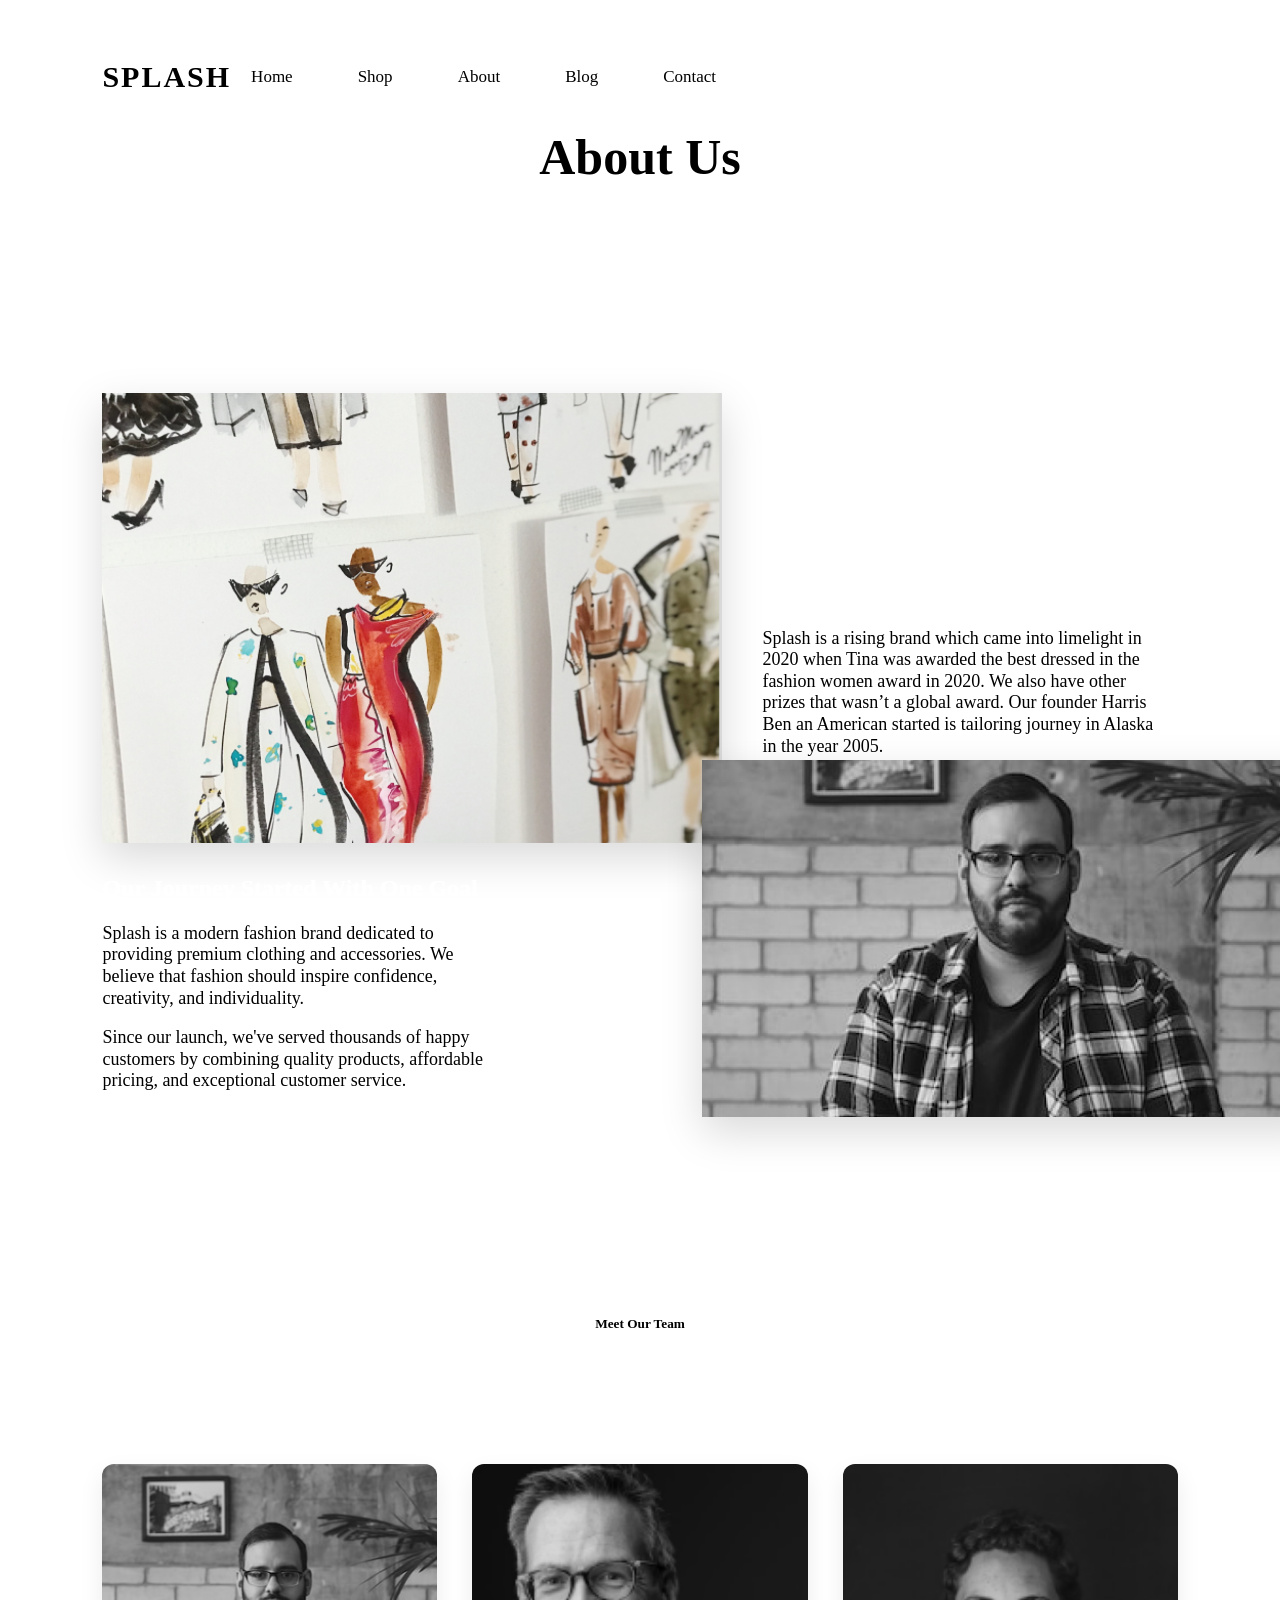
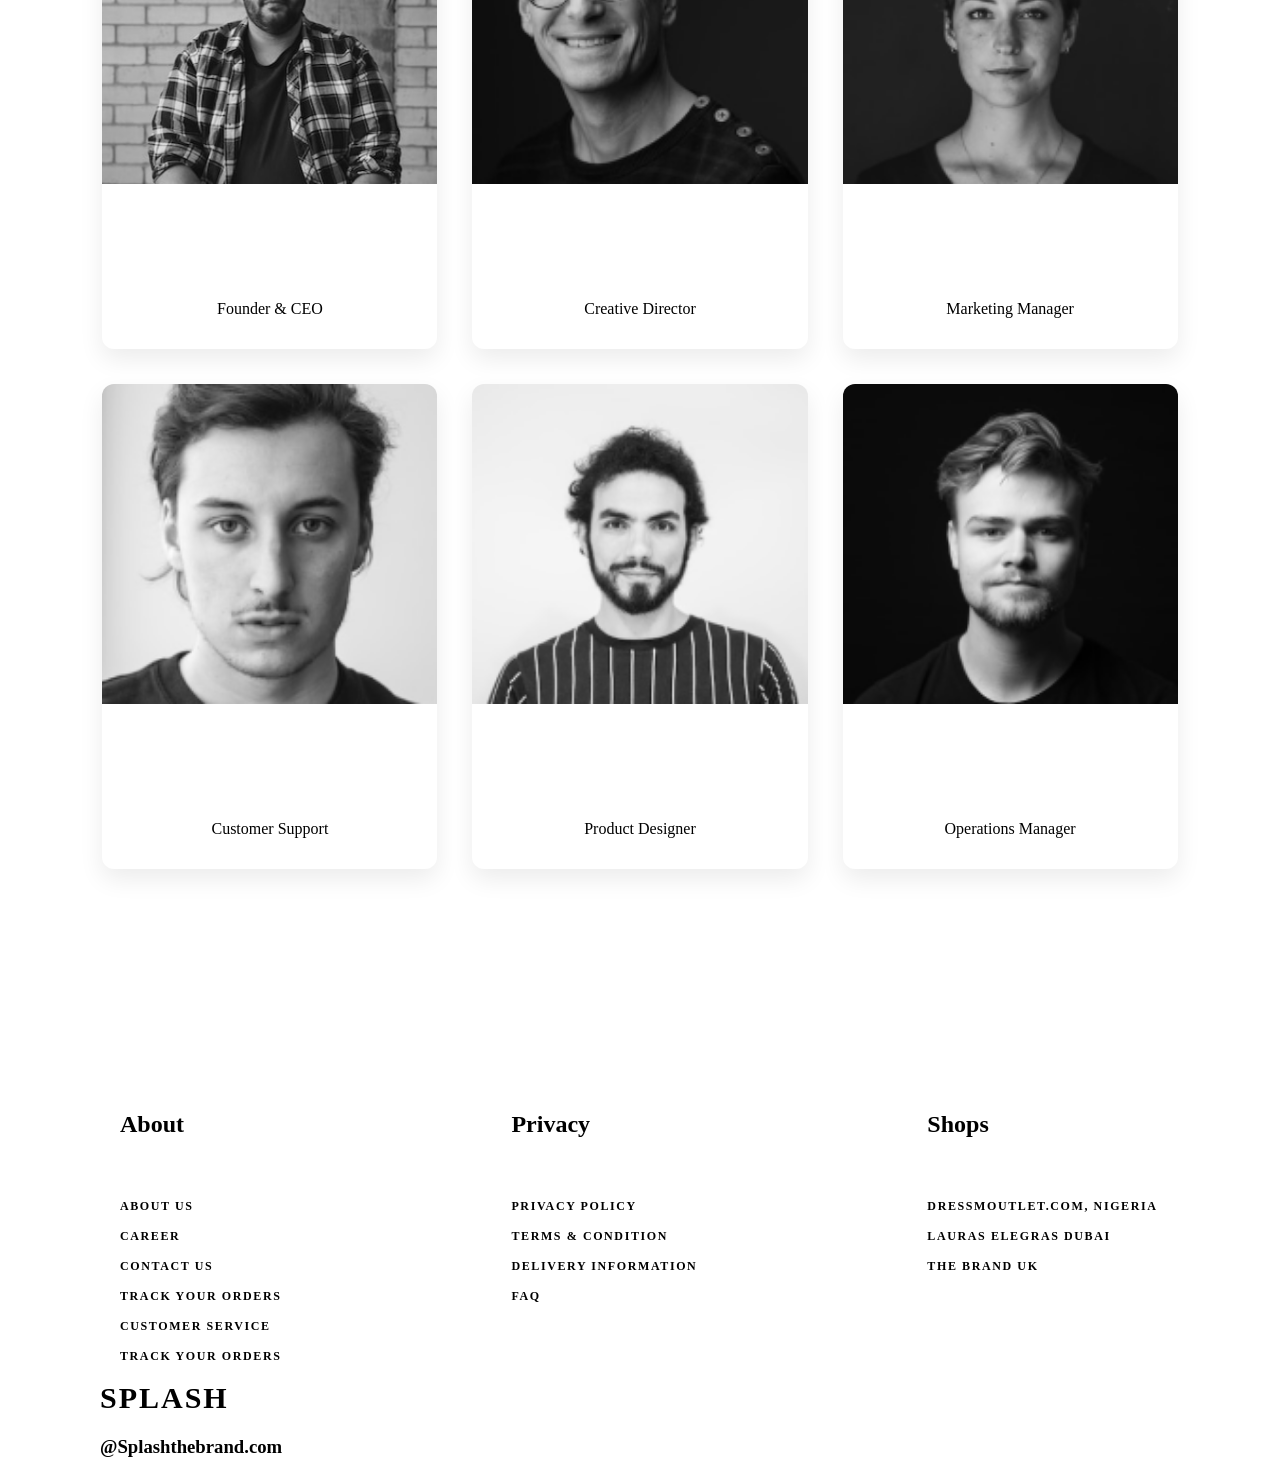
==== commit 1aca9882: "Update about-section.html" ====
--- a/about-section.html
+++ b/about-section.html
@@ -12,10 +12,10 @@
 
   <!-- Theme Style -->
   <link rel="stylesheet" href="css/style.css">
-  <link rel="stylesheet" href="/navbar2.css">
-  <link rel="stylesheet" href="/shop.css">
-  <link rel="stylesheet" href="/about.css">
-  <link rel="shortcut icon" href="/images/SPLASH.png" type="image/x-icon">
+  <link rel="stylesheet" href="navbar2.css">
+  <link rel="stylesheet" href="shop.css">
+  <link rel="stylesheet" href="about.css">
+  <link rel="shortcut icon" href="images/SPLASH.png" type="image/x-icon">
 <link href="https://cdnjs.cloudflare.com/ajax/libs/font-awesome/6.5.2/css/all.min.css">
 </head>
 
@@ -32,10 +32,10 @@
         <nav class="desktop-nav">
 
             <a href="index.html">Home</a>
-            <a href="/shop-section.html">Shop</a>
-            <a href="/about-section.html">About</a>
-            <a href="/blog-section.html">Blog</a>
-            <a href="/contact-section.html">Contact</a>
+            <a href="shop-section.html">Shop</a>
+            <a href="about-section.html">About</a>
+            <a href="blog-section.html">Blog</a>
+            <a href="contact-section.html">Contact</a>
 
         </nav>
 
@@ -59,10 +59,10 @@
 </div>
 
             <a href="index.html">Home</a>
-            <a href="/shop-section.html">Shop</a>
-            <a href="/about-section.html">About</a>
-            <a href="/blog-section.html">Blog</a>
-            <a href="/contact-section.html">Contact</a>
+            <a href="shop-section.html">Shop</a>
+            <a href="about-section.html">About</a>
+            <a href="blog-section.html">Blog</a>
+            <a href="contact-section.html">Contact</a>
 
 </div>
     </nav>
@@ -74,7 +74,7 @@
 
     <div class="hero-images">
 <div class="hero-image1">
-        <img src="/images/Rectangle 74.png" class="img-one">
+        <img src="images/Rectangle 74.png" class="img-one">
         
         <h1>Our Journey Started With One Goal</h1>
         <p class="hero-text fancy">
@@ -89,7 +89,7 @@
             customer service.
 
         </p>
-        <img src="/images/Rectangle 52.png" class="img-two">
+        <img src="images/Rectangle 52.png" class="img-two">
 </div>
     </div>
     <div class="hero-text1">
@@ -132,7 +132,7 @@
 
         <div class="member">
 
-            <img src="/images/Rectangle 49.png">
+            <img src="images/Rectangle 49.png">
 
             <h3>Sarah Williams</h3>
 
@@ -144,7 +144,7 @@
 
         <div class="member">
 
-            <img src="/images/Rectangle 49 (1).png">
+            <img src="images/Rectangle 49 (1).png">
 
             <h3>Michael Smith</h3>
 
@@ -244,6 +244,6 @@
     
 </header>
 </nav>
-<script src="/main.js"></script>
+<script src="main.js"></script>
 </body>
-</html>+</html>
